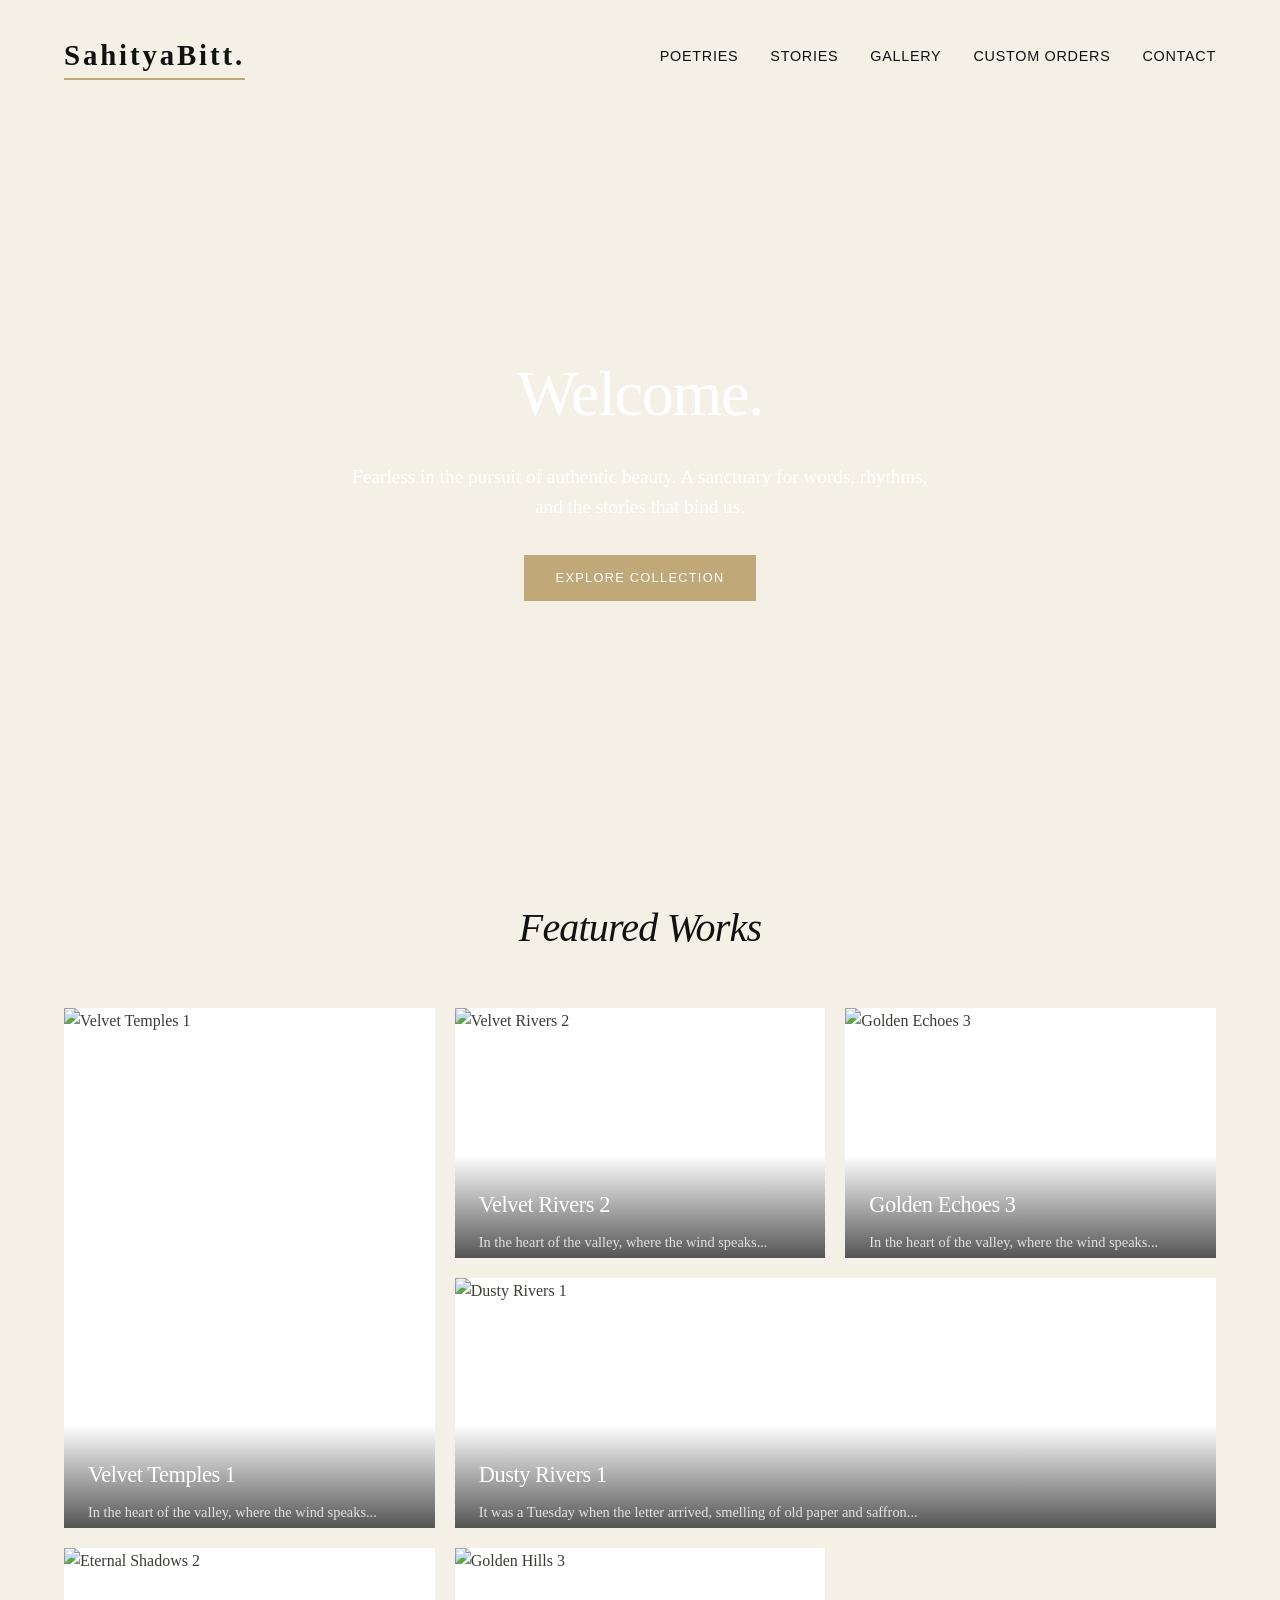
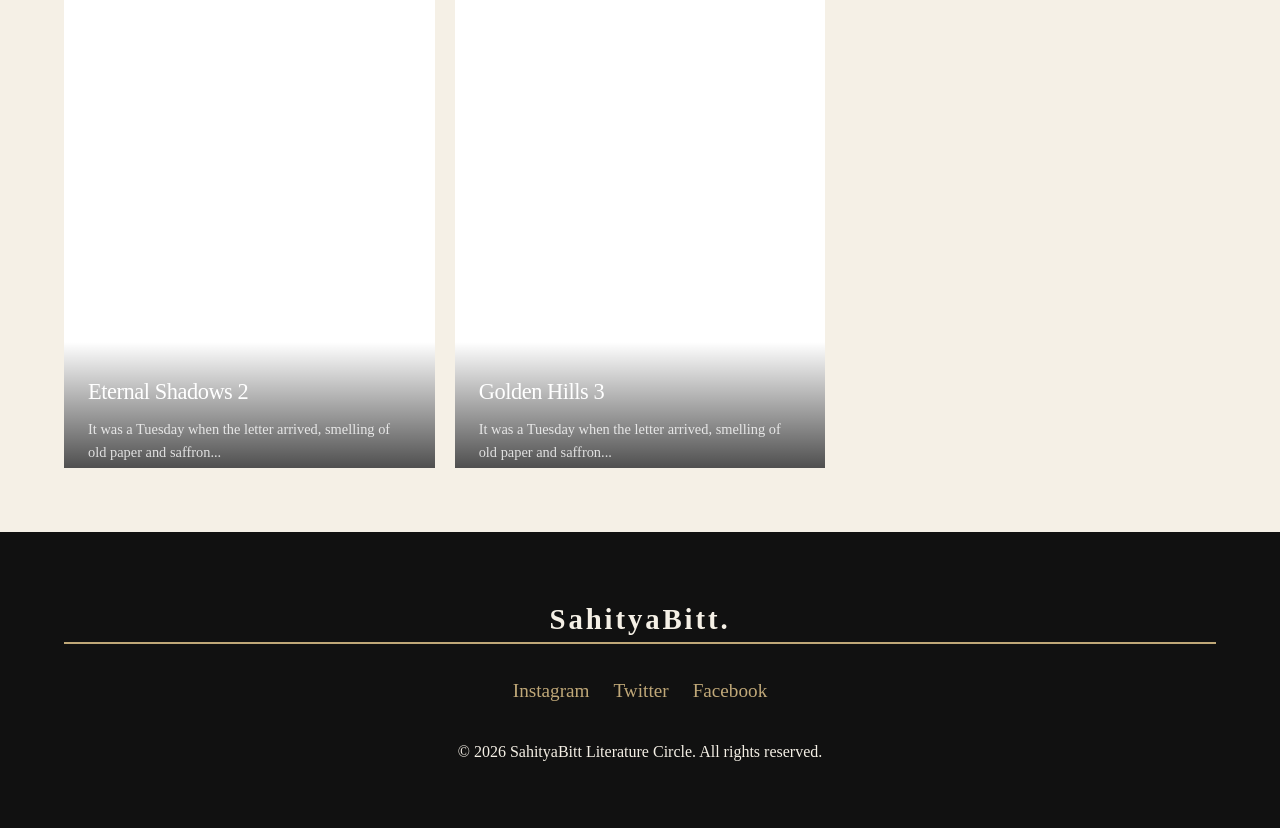
==== index.html @ 36d36733 "Create index.html" ====
<!DOCTYPE html>
<html lang="en">
<head>
    <meta charset="UTF-8">
    <meta name="viewport" content="width=device-width, initial-scale=1.0">
    <title>SahityaBitt | Home</title>
    <link rel="stylesheet" href="css/style.css">
</head>
<body>

    <nav>
        <a href="index.html" class="logo">SahityaBitt.</a>
        <ul class="nav-links">
            <li><a href="poetries.html">Poetries</a></li>
            <li><a href="stories.html">Stories</a></li>
            <li><a href="gallery.html">Gallery</a></li>
            <li><a href="custom.html">Custom Orders</a></li>
            <li><a href="contact.html">Contact</a></li>
        </ul>
    </nav>

    <header class="hero">
        <div class="hero-bg"></div>
        <div class="hero-content">
            <h1>Welcome.</h1>
            <p>Fearless in the pursuit of authentic beauty. A sanctuary for words, rhythms, and the stories that bind us.</p>
            <a href="poetries.html" class="btn">Explore Collection</a>
        </div>
    </header>

    <section class="container">
        <h2 class="section-title">Featured Works</h2>
        <div id="featured-grid" class="grid">
            </div>
    </section>

    <footer>
        <div class="logo">SahityaBitt.</div>
        <div class="social-links">
            <a href="#">Instagram</a>
            <a href="#">Twitter</a>
            <a href="#">Facebook</a>
        </div>
        <p>&copy; 2026 SahityaBitt Literature Circle. All rights reserved.</p>
    </footer>

    <div id="viewer-modal" class="modal">
        <div class="modal-content">
            <span class="close-btn">&times;</span>
            <img src="" alt="" class="modal-image" id="modal-img">
            <div class="modal-text">
                <h2 id="modal-title">Title</h2>
                <p id="modal-text-content">Content...</p>
            </div>
        </div>
    </div>

    <script src="js/script.js"></script>
</body>
</html>
---- css/style.css ----
/* SahityaBitt - Stylesheet */

:root {
    --bg-color: #f5f0e6;
    --text-color: #3e3b36;
    --header-color: #111111;
    --accent-color: #c0a878;
    --secondary-accent: #d4c5a9;
    --white: #ffffff;
    --font-main: 'Georgia', serif;
    --font-ui: 'Helvetica Neue', sans-serif;
}

* {
    margin: 0;
    padding: 0;
    box-sizing: border-box;
}

body {
    background-color: var(--bg-color);
    color: var(--text-color);
    font-family: var(--font-main);
    line-height: 1.6;
    overflow-x: hidden;
}

/* --- Typography --- */
h1, h2, h3, h4 {
    color: var(--header-color);
    font-weight: normal;
    letter-spacing: -0.02em;
}

a {
    text-decoration: none;
    color: var(--header-color);
    transition: color 0.3s ease;
}

a:hover {
    color: var(--accent-color);
}

/* --- Navigation --- */
nav {
    display: flex;
    justify-content: space-between;
    align-items: center;
    padding: 2rem 5%;
    background-color: transparent;
}

.logo {
    font-size: 1.8rem;
    font-weight: bold;
    letter-spacing: 0.1em;
    border-bottom: 2px solid var(--accent-color);
}

.nav-links {
    list-style: none;
    display: flex;
    gap: 2rem;
}

.nav-links li a {
    font-family: var(--font-ui);
    font-size: 0.9rem;
    text-transform: uppercase;
    letter-spacing: 0.05em;
}

/* --- Hero Section --- */
.hero {
    height: 80vh;
    width: 100%;
    position: relative;
    display: flex;
    align-items: center;
    justify-content: center;
    text-align: center;
    color: var(--white);
    overflow: hidden;
}

.hero-bg {
    position: absolute;
    top: 0;
    left: 0;
    width: 100%;
    height: 100%;
    /* Basantapur/Heritage Style Image */
    background-image: url('https://images.unsplash.com/photo-1544634076-a90160ddf44c?q=80&w=1920&auto=format&fit=crop');
    background-size: cover;
    background-position: center;
    filter: brightness(0.6) sepia(0.2);
    z-index: -1;
}

.hero-content h1 {
    color: var(--white);
    font-size: 4rem;
    margin-bottom: 1rem;
    animation: fadeUp 1s ease forwards;
}

.hero-content p {
    font-size: 1.2rem;
    max-width: 600px;
    margin: 0 auto 2rem;
    opacity: 0.9;
    animation: fadeUp 1.2s ease forwards;
}

.btn {
    display: inline-block;
    padding: 0.8rem 2rem;
    background-color: var(--accent-color);
    color: var(--white);
    font-family: var(--font-ui);
    text-transform: uppercase;
    letter-spacing: 0.1em;
    font-size: 0.8rem;
    transition: all 0.3s ease;
    border: none;
    cursor: pointer;
}

.btn:hover {
    background-color: var(--text-color);
    transform: translateY(-2px);
}

/* --- Layouts & Grids --- */
.container {
    max-width: 1400px;
    margin: 4rem auto;
    padding: 0 5%;
}

.section-title {
    text-align: center;
    font-size: 2.5rem;
    margin-bottom: 3rem;
    font-style: italic;
}

/* Masonry Grid */
.grid {
    display: grid;
    grid-template-columns: repeat(auto-fill, minmax(300px, 1fr));
    grid-auto-rows: 250px;
    gap: 20px;
}

.card {
    background: var(--white);
    position: relative;
    overflow: hidden;
    cursor: pointer;
    transition: transform 0.4s ease, box-shadow 0.4s ease;
    opacity: 0; /* Hidden for scroll animation */
    transform: translateY(20px);
}

.card.visible {
    opacity: 1;
    transform: translateY(0);
}

.card:hover {
    transform: translateY(-5px);
    box-shadow: 0 15px 30px rgba(0,0,0,0.1);
}

.card img {
    width: 100%;
    height: 100%;
    object-fit: cover;
    transition: transform 0.6s ease;
}

.card:hover img {
    transform: scale(1.05);
}

.card-overlay {
    position: absolute;
    bottom: 0;
    left: 0;
    width: 100%;
    background: linear-gradient(to top, rgba(0,0,0,0.8), transparent);
    padding: 2rem 1.5rem 1.5rem;
    color: var(--white);
    transform: translateY(20px);
    transition: transform 0.4s ease;
}

.card:hover .card-overlay {
    transform: translateY(0);
}

.card-title {
    color: var(--white);
    font-size: 1.4rem;
    margin-bottom: 0.5rem;
}

.card-excerpt {
    font-size: 0.9rem;
    opacity: 0.8;
    display: -webkit-box;
    -webkit-line-clamp: 2;
    -webkit-box-orient: vertical;
    overflow: hidden;
}

/* Card Sizes */
.card.wide {
    grid-column: span 2;
}

.card.tall {
    grid-row: span 2;
}

/* --- Modal --- */
.modal {
    position: fixed;
    top: 0;
    left: 0;
    width: 100%;
    height: 100%;
    background: rgba(17, 17, 17, 0.95);
    z-index: 1000;
    display: flex;
    justify-content: center;
    align-items: center;
    opacity: 0;
    pointer-events: none;
    transition: opacity 0.3s ease;
}

.modal.active {
    opacity: 1;
    pointer-events: all;
}

.modal-content {
    background: var(--bg-color);
    width: 90%;
    max-width: 800px;
    height: 85vh;
    display: flex;
    flex-direction: column;
    position: relative;
    overflow-y: auto;
    box-shadow: 0 20px 50px rgba(0,0,0,0.5);
}

.close-btn {
    position: absolute;
    top: 20px;
    right: 20px;
    font-size: 2rem;
    cursor: pointer;
    color: var(--header-color);
    z-index: 10;
}

.modal-image {
    width: 100%;
    height: 300px;
    object-fit: cover;
}

.modal-text {
    padding: 3rem;
}

.modal-text h2 {
    font-size: 2.5rem;
    margin-bottom: 2rem;
    border-bottom: 1px solid var(--accent-color);
    padding-bottom: 1rem;
}

.modal-text p {
    font-size: 1.1rem;
    white-space: pre-line; /* Preserves poetic line breaks */
    margin-bottom: 1.5rem;
}

/* --- Forms --- */
.form-container {
    max-width: 600px;
    margin: 0 auto;
}

.form-group {
    margin-bottom: 1.5rem;
}

label {
    display: block;
    margin-bottom: 0.5rem;
    font-family: var(--font-ui);
    font-size: 0.9rem;
    text-transform: uppercase;
}

input, textarea, select {
    width: 100%;
    padding: 1rem;
    border: 1px solid #ddd;
    background: transparent;
    font-family: var(--font-main);
    font-size: 1rem;
    transition: border-color 0.3s;
}

input:focus, textarea:focus {
    outline: none;
    border-color: var(--accent-color);
}

/* --- Footer --- */
footer {
    background: var(--header-color);
    color: var(--bg-color);
    padding: 4rem 5%;
    text-align: center;
    margin-top: 4rem;
}

.social-links {
    margin: 2rem 0;
    display: flex;
    justify-content: center;
    gap: 1.5rem;
}

.social-links a {
    color: var(--accent-color);
    font-size: 1.2rem;
}

/* --- Animations --- */
@keyframes fadeUp {
    from { opacity: 0; transform: translateY(30px); }
    to { opacity: 1; transform: translateY(0); }
}

/* Responsive */
@media (max-width: 768px) {
    .nav-links { display: none; } /* Simplified for demo */
    .hero-content h1 { font-size: 2.5rem; }
    .card.wide { grid-column: span 1; }
    .modal-text { padding: 1.5rem; }
}
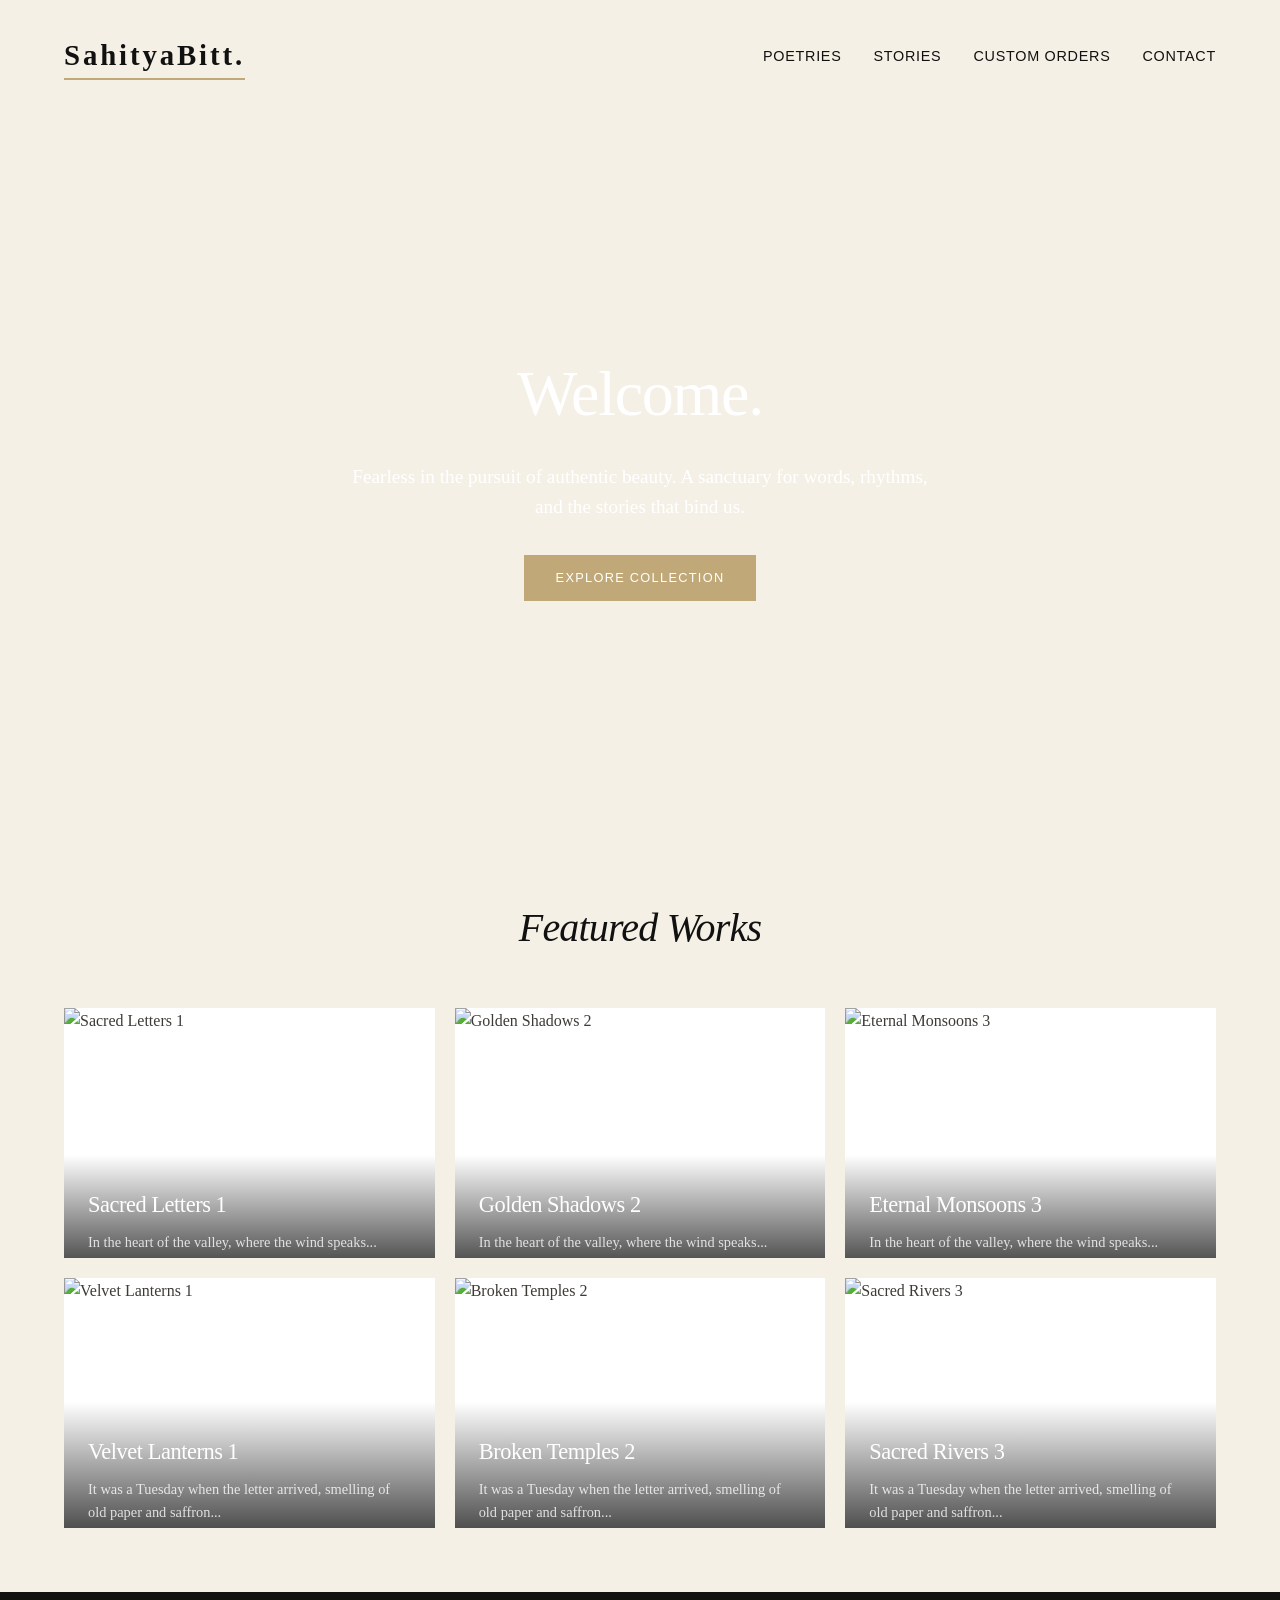
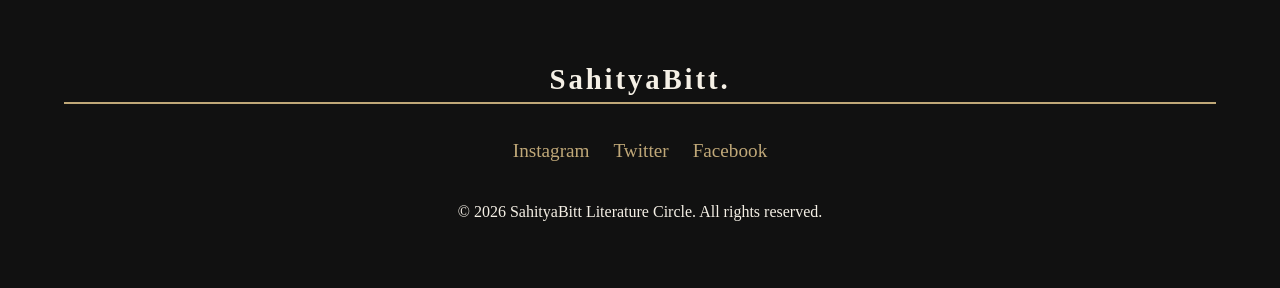
==== commit cd544476: "Update index.html" ====
--- a/index.html
+++ b/index.html
@@ -13,7 +13,7 @@
         <ul class="nav-links">
             <li><a href="poetries.html">Poetries</a></li>
             <li><a href="stories.html">Stories</a></li>
-            <li><a href="gallery.html">Gallery</a></li>
+            
             <li><a href="custom.html">Custom Orders</a></li>
             <li><a href="contact.html">Contact</a></li>
         </ul>
--- a/css/style.css
+++ b/css/style.css
@@ -90,8 +90,8 @@
     left: 0;
     width: 100%;
     height: 100%;
-    /* Basantapur/Heritage Style Image */
-    background-image: url('https://images.unsplash.com/photo-1544634076-a90160ddf44c?q=80&w=1920&auto=format&fit=crop');
+    /* Updated: Specific image of Basantapur (Kathmandu Durbar Square) */
+    background-image: url('https://images.unsplash.com/photo-1582650625119-3a31f8fa2699?q=80&w=1920&auto=format&fit=crop');
     background-size: cover;
     background-position: center;
     filter: brightness(0.6) sepia(0.2);
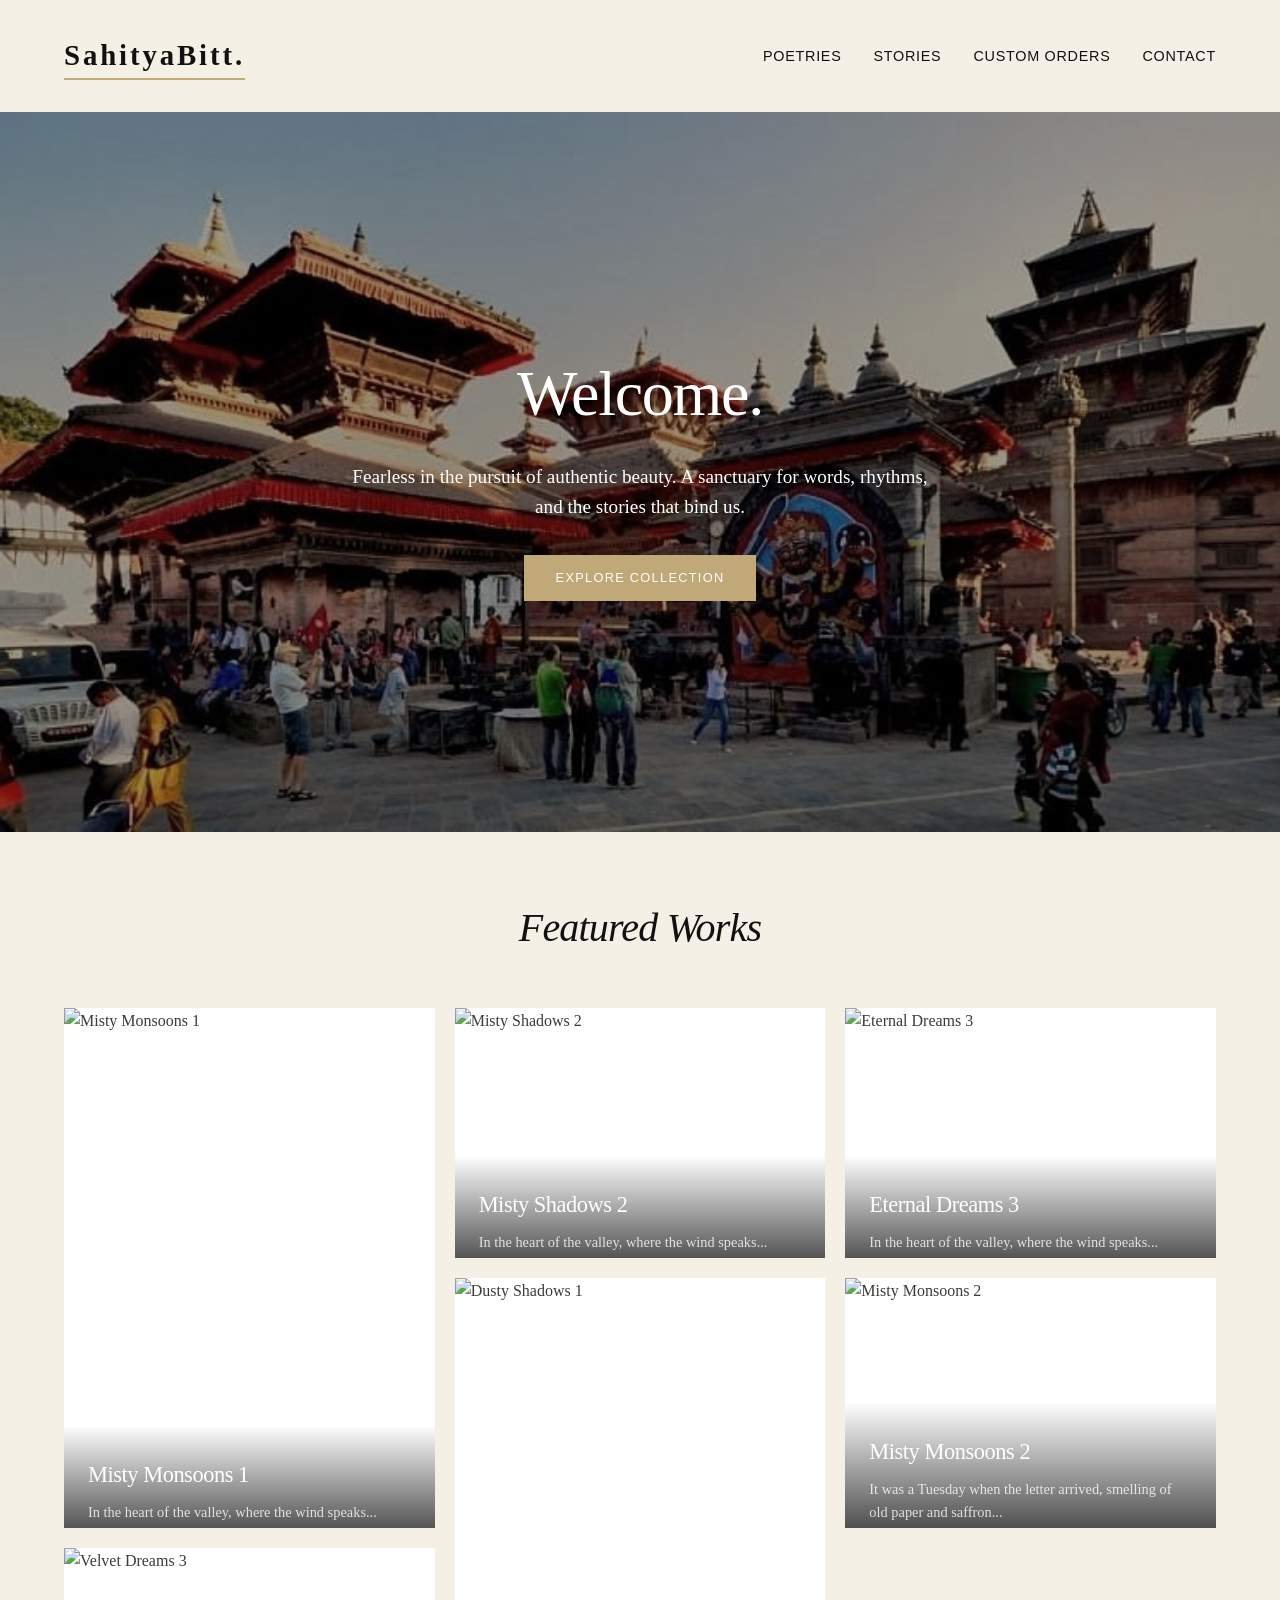
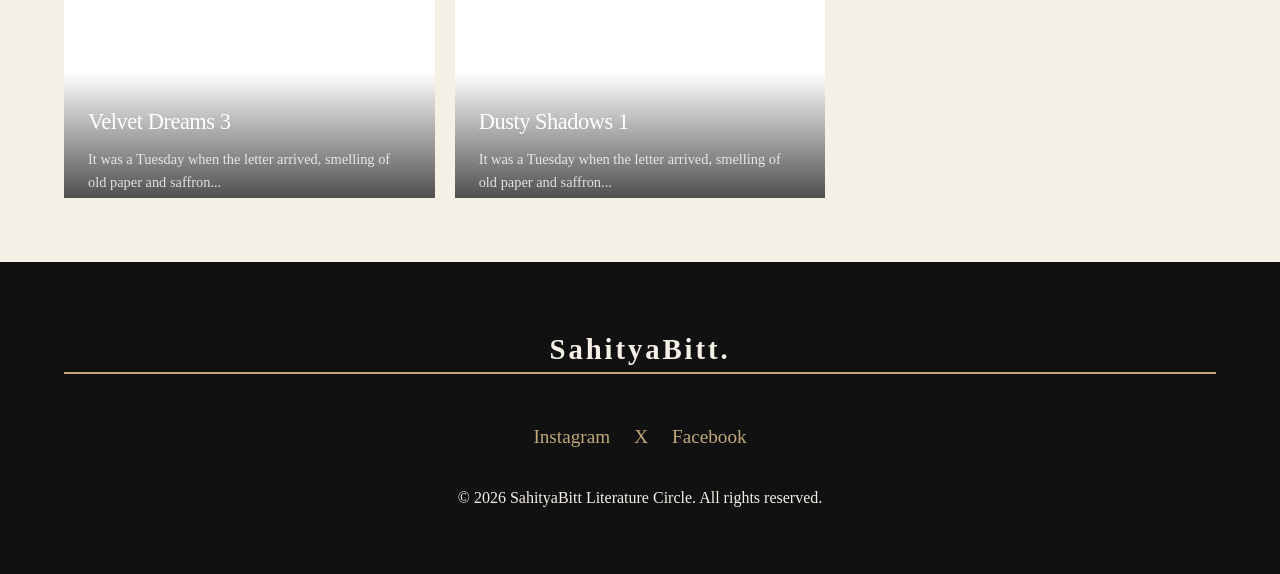
==== commit 1b1345c1: "Update index.html" ====
--- a/index.html
+++ b/index.html
@@ -36,11 +36,12 @@
 
     <footer>
         <div class="logo">SahityaBitt.</div>
-        <div class="social-links">
-            <a href="#">Instagram</a>
-            <a href="#">Twitter</a>
-            <a href="#">Facebook</a>
-        </div>
+
+          <div class="social-links" style="margin-top: 3rem;">
+                <a href="https://www.instagram.com">Instagram</a>
+                <a href="https://www.X.com">X</a>
+                <a href="https://www.facebook.com">Facebook</a>
+            </div>
         <p>&copy; 2026 SahityaBitt Literature Circle. All rights reserved.</p>
     </footer>
 
--- a/css/style.css
+++ b/css/style.css
@@ -91,8 +91,7 @@
     width: 100%;
     height: 100%;
     /* Updated: Specific image of Basantapur (Kathmandu Durbar Square) */
-    background-image: url('https://images.unsplash.com/photo-1582650625119-3a31f8fa2699?q=80&w=1920&auto=format&fit=crop');
-    background-size: cover;
+    background-image: url('../basantapur.jpg');    background-size: cover;
     background-position: center;
     filter: brightness(0.6) sepia(0.2);
     z-index: -1;
@@ -359,3 +358,145 @@
     .card.wide { grid-column: span 1; }
     .modal-text { padding: 1.5rem; }
 }
+.branding-hero {
+    background-color: #fcfaf7; /* Slightly lighter than bg for contrast */
+    padding: 6rem 5%;
+    text-align: center;
+    border-bottom: 1px solid var(--secondary-accent);
+}
+
+.subtitle {
+    text-transform: uppercase;
+    letter-spacing: 0.2em;
+    font-size: 0.8rem;
+    color: var(--accent-color);
+    font-family: var(--font-ui);
+    display: block;
+    margin-bottom: 1rem;
+}
+
+.branding-hero h2 {
+    font-size: 3rem;
+    margin-bottom: 1.5rem;
+    font-style: italic;
+}
+
+.branding-hero p {
+    max-width: 700px;
+    margin: 0 auto 4rem;
+    font-size: 1.2rem;
+    color: #555;
+}
+
+.process-steps {
+    display: grid;
+    grid-template-columns: repeat(auto-fit, minmax(200px, 1fr));
+    gap: 3rem;
+    margin-top: 2rem;
+}
+
+.step-num {
+    font-family: var(--font-ui);
+    color: var(--secondary-accent);
+    font-size: 3rem;
+    font-weight: 200;
+    display: block;
+}
+
+.step h4 {
+    margin: 1rem 0;
+    font-size: 1.3rem;
+}
+
+.step p {
+    font-size: 0.95rem;
+    line-height: 1.4;
+}
+/* Branding Cards Grid */
+.branding-grid {
+    display: grid;
+    grid-template-columns: repeat(auto-fit, minmax(280px, 1fr));
+    gap: 2rem;
+    margin-bottom: 5rem;
+}
+
+.brand-card {
+    background: #fff;
+    padding: 2.5rem;
+    border: 1px solid var(--secondary-accent);
+    transition: all 0.4s ease;
+    opacity: 0;
+    transform: translateY(30px);
+    animation: fadeUp 0.8s forwards;
+}
+
+.brand-card:nth-child(2) { animation-delay: 0.2s; }
+.brand-card:nth-child(3) { animation-delay: 0.4s; }
+
+.brand-card:hover {
+    border-color: var(--accent-color);
+    background: #fdfcf9;
+    box-shadow: 0 10px 30px rgba(192, 168, 120, 0.1);
+}
+
+/* Form Card Pop-up Styling */
+.form-popup-card {
+    background: #fff;
+    max-width: 700px;
+    margin: 0 auto;
+    padding: 3.5rem;
+    border-radius: 2px;
+    box-shadow: 0 30px 60px rgba(0,0,0,0.05);
+    border-top: 4px solid var(--accent-color); /* Elegant top accent */
+    position: relative;
+    opacity: 0;
+    transform: scale(0.95);
+    transition: all 0.6s cubic-bezier(0.165, 0.84, 0.44, 1);
+}
+
+.form-popup-card.visible {
+    opacity: 1;
+    transform: scale(1);
+    margin-top: -2rem; /* Pulls it up slightly into the section above */
+}
+
+.form-header {
+    text-align: center;
+    margin-bottom: 3rem;
+}
+
+.form-header h3 {
+    font-size: 2.2rem;
+    font-style: italic;
+    margin-bottom: 0.5rem;
+}
+
+.form-header p {
+    color: var(--accent-color);
+    font-size: 0.9rem;
+    letter-spacing: 0.1em;
+    text-transform: uppercase;
+}
+
+.form-row {
+    display: grid;
+    grid-template-columns: 1fr 1fr;
+    gap: 1.5rem;
+}
+
+.wide-btn {
+    width: 100%;
+    margin-top: 1rem;
+    padding: 1.2rem;
+    font-size: 1rem;
+}
+
+/* Animation for the card */
+@keyframes fadeUp {
+    to { opacity: 1; transform: translateY(0); }
+}
+
+@media (max-width: 600px) {
+    .form-row { grid-template-columns: 1fr; }
+    .form-popup-card { padding: 2rem; }
+}
